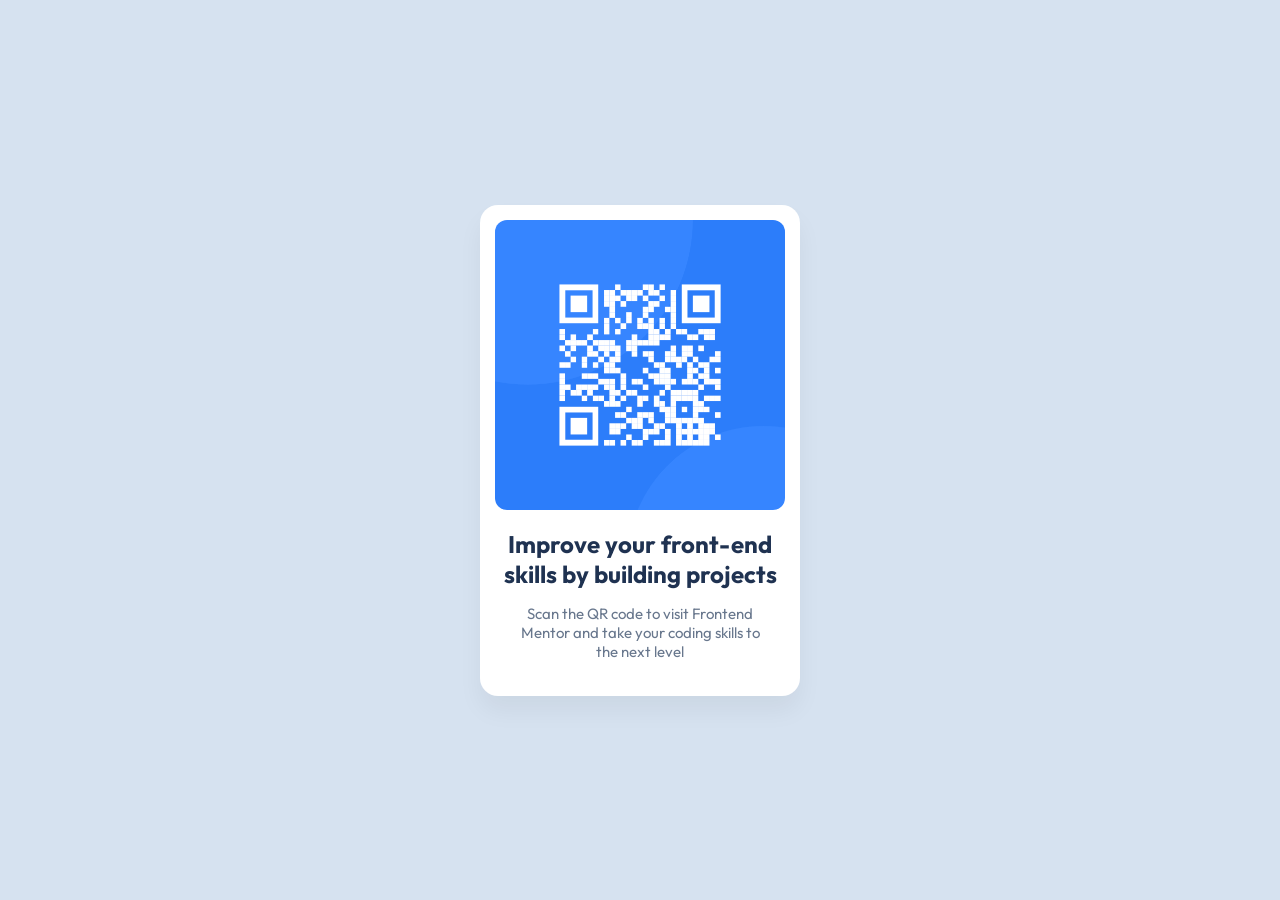
==== 01-qr-code-component/qr-code-component.html @ d05588ae "Initial commit" ====
<!DOCTYPE html>
<html lang="en">

<head>
    <meta charset="UTF-8">
    <meta name="viewport" content="width=device-width, initial-scale=1.0">
    <title>qr-code-component</title>
    <link rel="preconnect" href="https://fonts.googleapis.com">
    <link rel="preconnect" href="https://fonts.gstatic.com" crossorigin>
    <link href="https://fonts.googleapis.com/css2?family=Outfit:wght@100..900&display=swap" rel="stylesheet">
    <link rel="stylesheet" href="styles.css">
    <Link rel="icon" href="images/favicon-32x32.png">
</head>

<body>
    <main class="container">
        <div class="qr-image-div">
            <img src="images/image-qr-code.png" alt="QR code" class="card-image">
        </div>
        <h1 class="card-title">
            Improve your front-end skills by building projects
        </h1>
        <p class="card-description">Scan the QR code to visit Frontend Mentor and take your coding skills to the next
            level
        </p>
    </main>
</body>

</html>
---- 01-qr-code-component/styles.css ----
body {
            background-color: hsl(212, 45%, 89%);
            margin: 0;
            font-family: 'Outfit', sans-serif;
            min-height: 100vh;
            display: grid;
            place-items: center;

        }

        .container {
            background-color: hsl(0, 0%, 100%);
            display: grid;
            place-items: center;
            border-radius: 18px;
            max-width: 320px;
            box-shadow: 0 15px 25px rgba(0, 0, 0, 0.05);
            padding-bottom: 35px;

        }

        .qr-image-div {
            padding: 15px;
        }

        .card-image {
            width: 100%;
            border-radius: 12px;
        }

        .card-title {
            font-weight: 700;
            color: hsl(218, 44%, 22%);
            margin-top: 0;
            margin-bottom: 15px;
            padding: 0 20px;
            text-align: center;
            font-size: x-large;
        }

        .card-description {
            font-weight: 400;
            color: hsl(216, 15%, 48%);
            text-align: center;
            max-width: 250px;
            margin: 0 auto;
            padding: 0 20px;
            font-size: 15px;
        }
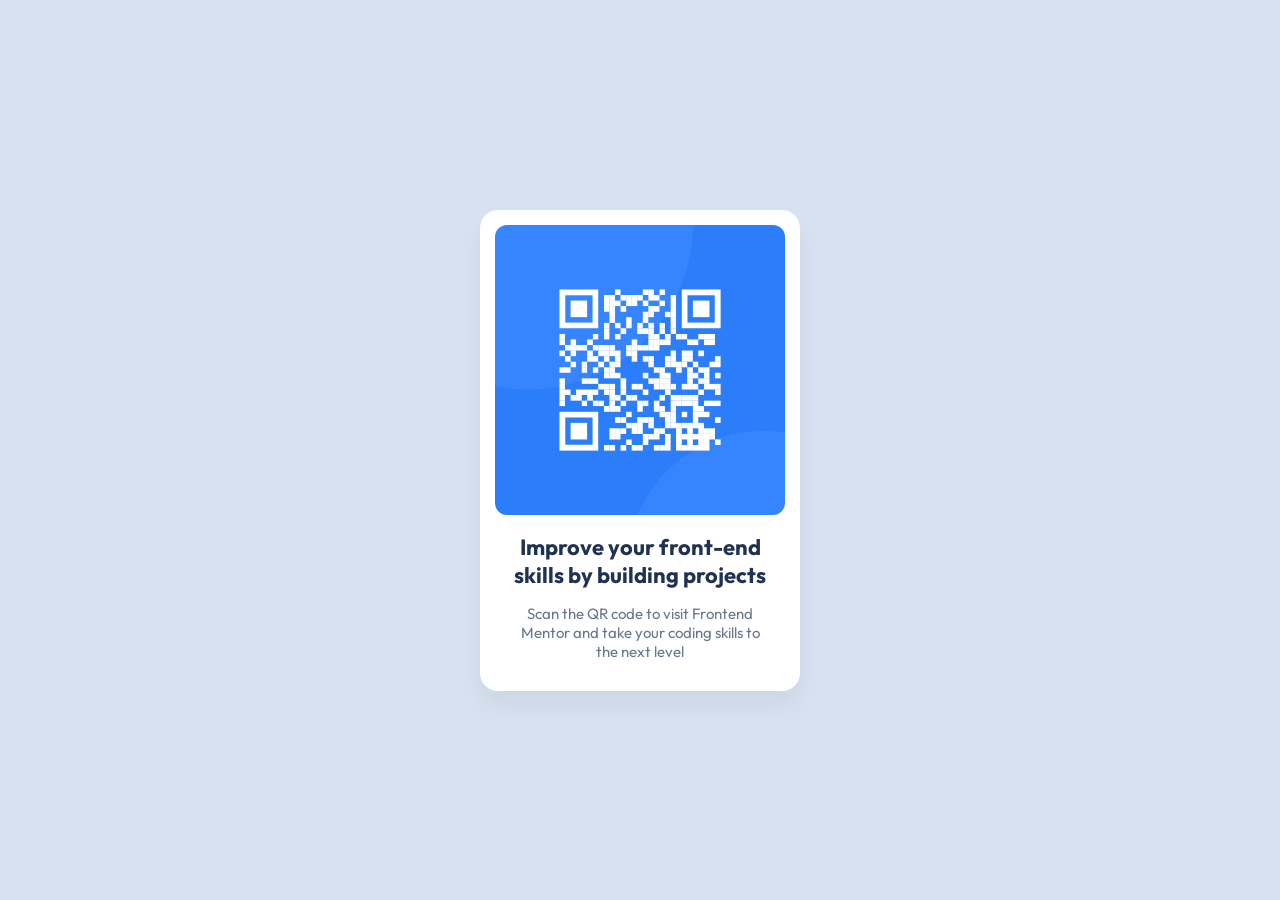
==== commit 303cb7ed: "Improved QR code component solution." ====
--- a/01-qr-code-component/qr-code-component.html
+++ b/01-qr-code-component/qr-code-component.html
@@ -17,12 +17,16 @@
         <div class="qr-image-div">
             <img src="images/image-qr-code.png" alt="QR code" class="card-image">
         </div>
-        <h1 class="card-title">
-            Improve your front-end skills by building projects
-        </h1>
-        <p class="card-description">Scan the QR code to visit Frontend Mentor and take your coding skills to the next
-            level
-        </p>
+        <div class="writings-div">
+            <h1 class="card-title">
+                Improve your front-end skills by building projects
+            </h1>
+            <p class="card-description">Scan the QR code to visit Frontend Mentor and take your coding skills to the
+                next
+                level
+            </p>
+        </div>
+
     </main>
 </body>
 
--- a/01-qr-code-component/styles.css
+++ b/01-qr-code-component/styles.css
@@ -1,5 +1,24 @@
+        :root {
+            --White: hsl(0, 0%, 100%);
+
+            --Slate300: hsl(212, 45%, 89%);
+            --Slate500: hsl(216, 15%, 48%);
+            --Slate900: hsl(218, 44%, 22%);
+        }
+
+        html {
+            font-size: 62.5%;
+            /* 1rem=10px */
+        }
+
+        * {
+            margin: 0;
+            padding: 0;
+            box-sizing: border-box;
+        }
+
         body {
-            background-color: hsl(212, 45%, 89%);
+            background-color: var(--Slate300);
             margin: 0;
             font-family: 'Outfit', sans-serif;
             min-height: 100vh;
@@ -9,41 +28,42 @@
         }
 
         .container {
-            background-color: hsl(0, 0%, 100%);
+            background-color: var(--White);
             display: grid;
             place-items: center;
-            border-radius: 18px;
-            max-width: 320px;
-            box-shadow: 0 15px 25px rgba(0, 0, 0, 0.05);
-            padding-bottom: 35px;
+            /* gap: 1rem; */
+            border-radius: 1.8rem;
+            max-width: 32rem;
+            box-shadow: 0 1.5rem 2.5rem rgba(0, 0, 0, 0.05);
+            padding-bottom: 3.5rem;
+            padding: 1.5rem;
 
-        }
-
-        .qr-image-div {
-            padding: 15px;
         }
 
         .card-image {
             width: 100%;
-            border-radius: 12px;
+            border-radius: 1.2rem;
+        }
+
+        .writings-div {
+            display: flex;
+            flex-direction: column;
+            justify-content: flex-start;
+            align-items: center;
+            gap: 1.5rem;
+            padding: 1.5rem;
         }
 
         .card-title {
             font-weight: 700;
-            color: hsl(218, 44%, 22%);
-            margin-top: 0;
-            margin-bottom: 15px;
-            padding: 0 20px;
+            color: var(--Slate900);
             text-align: center;
-            font-size: x-large;
+            font-size: 2.2rem;
         }
 
         .card-description {
             font-weight: 400;
-            color: hsl(216, 15%, 48%);
+            color: var(--Slate500);
             text-align: center;
-            max-width: 250px;
-            margin: 0 auto;
-            padding: 0 20px;
-            font-size: 15px;
+            font-size: 1.5rem;
         }
